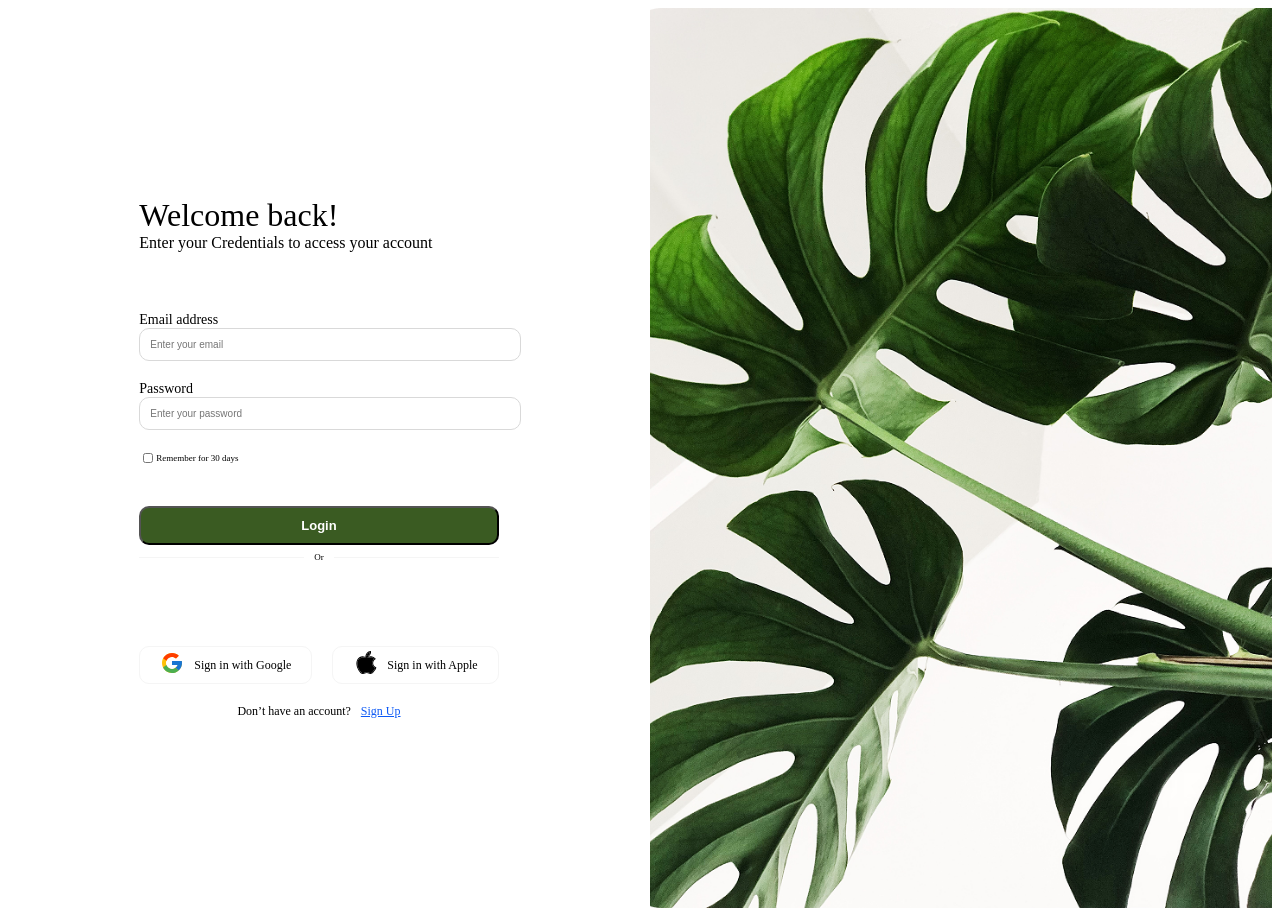
==== login.html @ baaebe54 "Refactor login page: replace "Sign In" text with link and create new login.html file" ====
<!DOCTYPE html>
<html lang="en">
<head>
    <meta charset="UTF-8">
    <meta name="viewport" content="width=device-width, initial-scale=1.0">
    <title>Login</title>
    <link rel="stylesheet" href="hoalogin.css">
</head>
<body>
    <div class="auth-container">
        <div class="auth-left">
            <div class="heading">Welcome back!</div>
            <div class="subheading">Enter your Credentials to access your account</div>
        <div class="form">
            <div class="form-email">
                    <div class="form-label">Email address</div>
                    <input type="email" placeholder="Enter your email">
                </div>
                <div class="form-password">
                    <div class="form-label">Password</div>
                    <input type="password" placeholder="Enter your password">
                </div>
                <div class="form-remember">
                    <input type="checkbox" id="remember">
                    <label for="remember">Remember for 30 days</label>
                </div>
                <div class="form-button">
                    <button>Login</button>
                </div>
            </div>
            <div class="form-or">
                <div class="form-or-line"></div>
                <div class="form-or-text">Or</div>
                <div class="form-or-line"></div>
            </div>
            <div class ="form-social">
                <div class="form-icons-container">
                    <div class ="form-icons">
                        <div class="form-icon">
                            <img src="images/icon_google.svg" alt="">
                        </div>
                        <div class="form-icon-text">Sign in with Google</div>
                    </div>
                    <div class ="form-icons">
                        <div class="form-icon">
                            <img src="images/icon_apple.svg" alt="">
                        </div>
                        <div class="form-icon-text">Sign in with Apple</div>
                    </div>
                </div>
                <div class ="form-signin">
                    <div>Don’t have an account?</div>
                    <a href="index.html" class="form-signup-link">Sign Up</a>
                </div>
            </div>
         </div>
        <div class="auth-right">
            <img src="images/background_auth.png" alt="logo" width="100">
        </div>

    </div>
</body>
</html>
---- hoalogin.css ----
.auth-container {
  display: grid;
  grid-template-columns: 1fr 1fr;
  gap: 20px;
  height: 100vh;
}
.heading {
  font-size: 32px;
  font-weight: medium;
}
.subheading {
  font-size: 16px;
  font-weight: medium;
  margin-bottom: 60px;
}
.form-label {
  font-size: 14px;
  font-weight: medium;
}
.form-name input,
.form-email input,
.form-password input {
  width: 100%;
  border: 1px solid #d9d9d9;
  padding: 10px;
  border-radius: 10px;
  font-size: 10px;
}
.form {
  display: flex;
  flex-direction: column;
  gap: 20px;
}
.form-remember label {
  font-size: 9px;
}
.form-remember input {
  border-radius: 2px;
  width: 10px;
  height: 10px;
}
.form-remember {
  display: flex;
  align-items: center;
  margin-bottom: 20px;
}
.form-button button {
  background: #3a5b22;
  border-radius: 10px;
  padding: 10px;
  width: 100%;
  color: #ffffff;
  font-size: 13px;
  font-weight: bold;
  margin-bottom: 7px;
}
.form-or {
  display: flex;
  align-items: center;
  gap: 10px;
  margin-bottom: 84px;
  font-size: 9px;
}
.form-or-line {
  width: 100%;
  height: 1px;
  background: #f5f5f5;
}
.form-social {
  display: flex;
  gap: 20px;
  flex-direction: column;
}
.form-icons-container {
  display: flex;
  gap: 20px;
}
.form-icons{
 font-size: 12px;
  border-radius: 10px;
  display: flex;
  align-items: center;
  gap: 10px;
  border: 1px solid #f5f5f5;
  padding: 4px 20px;
}
.form-signin {
  font-size: 12px;
  text-align: center;
  align-items: center;
  justify-content: center;
  gap: 10px;
  display: flex;
}
.auth-left {
  display: flex;
  flex-direction: column;
  justify-content: center;
  margin:0 auto;
  max-width: 404px;
}
.auth-right img {
  width: 100%;
  height: 100%;
  object-fit: cover;
}
.form-signup-link {
  color: #0c59f5;
}
.body {
  margin: 0;
}
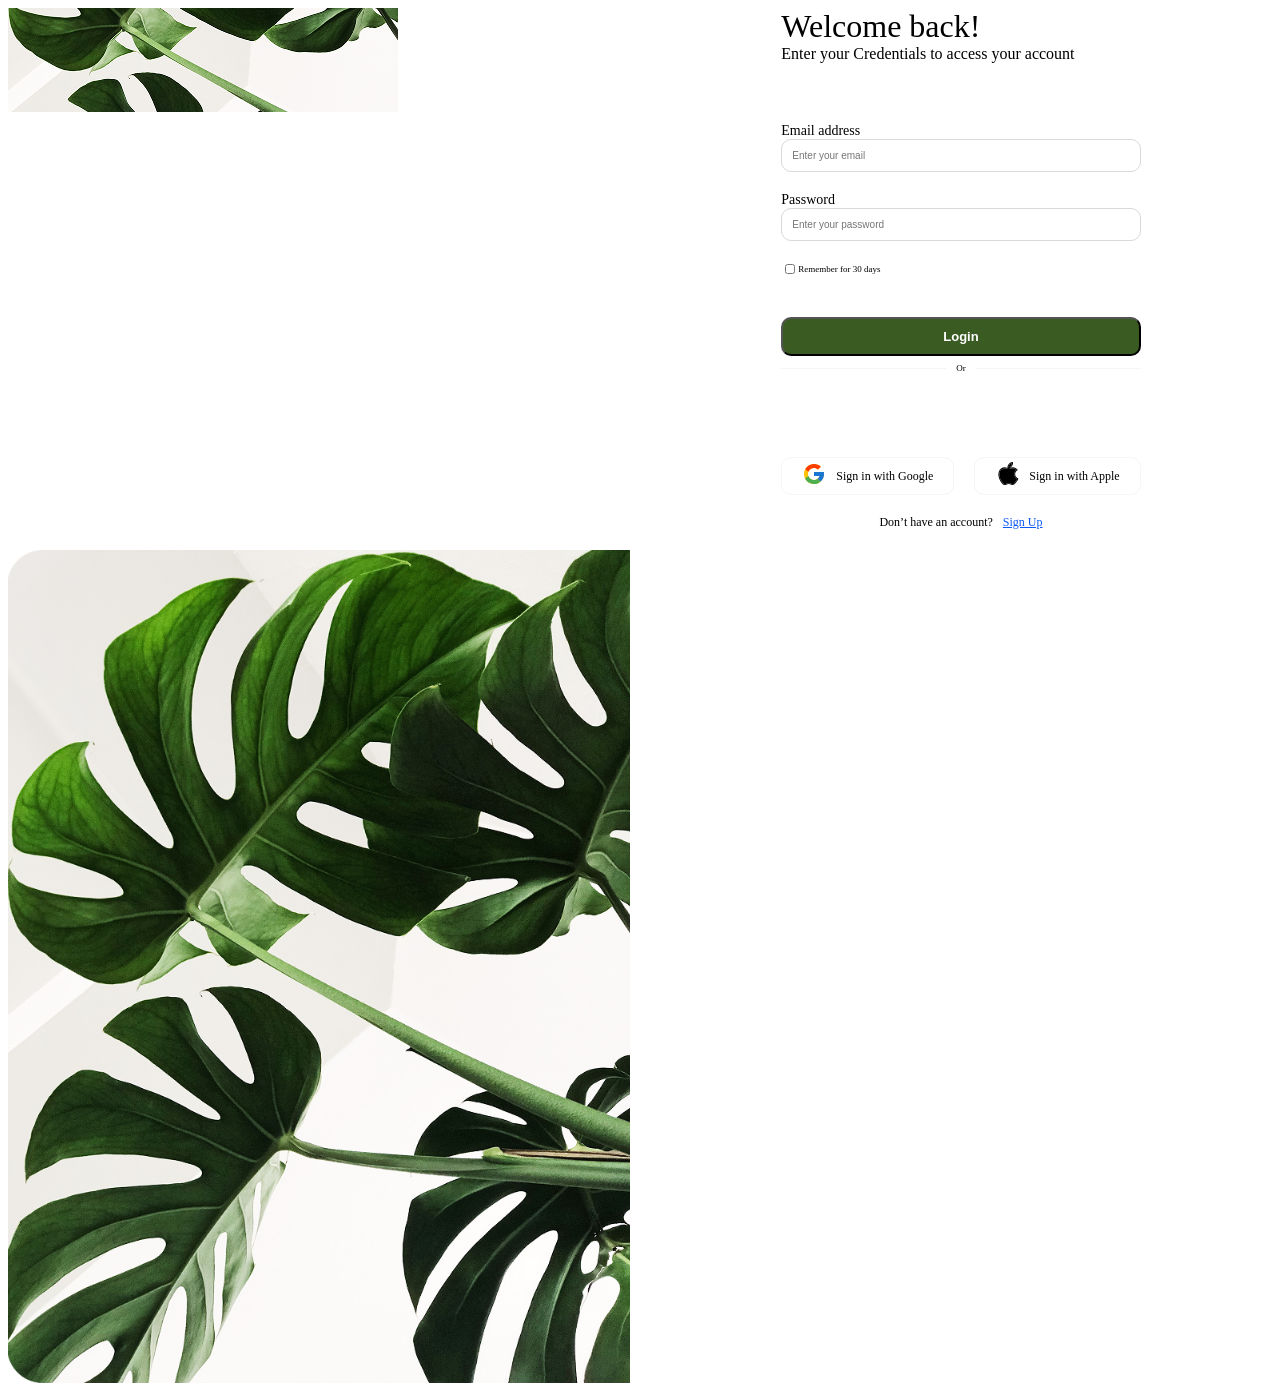
==== commit b5e05e38: "Refactor code structure for improved readability and maintainability" ====
--- a/login.html
+++ b/login.html
@@ -8,6 +8,9 @@
 </head>
 <body>
     <div class="auth-container">
+        <div class="auth-mobile">
+            <img src="images/background_auth-mobile.png" alt="">
+        </div>
         <div class="auth-left">
             <div class="heading">Welcome back!</div>
             <div class="subheading">Enter your Credentials to access your account</div>
--- a/hoalogin.css
+++ b/hoalogin.css
@@ -75,8 +75,8 @@
   display: flex;
   gap: 20px;
 }
-.form-icons{
- font-size: 12px;
+.form-icons {
+  font-size: 12px;
   border-radius: 10px;
   display: flex;
   align-items: center;
@@ -96,7 +96,7 @@
   display: flex;
   flex-direction: column;
   justify-content: center;
-  margin:0 auto;
+  margin: 0 auto;
   max-width: 404px;
 }
 .auth-right img {
@@ -110,3 +110,35 @@
 .body {
   margin: 0;
 }
+* {
+  box-sizing: border-box;
+}
+@media (max-width: 768px) {
+  .form-row {
+    flex-direction: row;
+  }
+
+  .form-icons-container {
+    flex-direction: column;
+  }
+  .auth-right {
+    display: none;
+  }
+  .auth-container {
+    gap: 0;
+    grid-template-columns: none;
+    height: auto;
+  }
+  .auth-left {
+    width: 100%;
+  }
+  .form-icons {
+    justify-content: center;
+  }
+  .auth-mobile img {
+    width: 100%;
+  }
+  .auth-mobile {
+    margin-bottom: 24px;
+  }
+}
